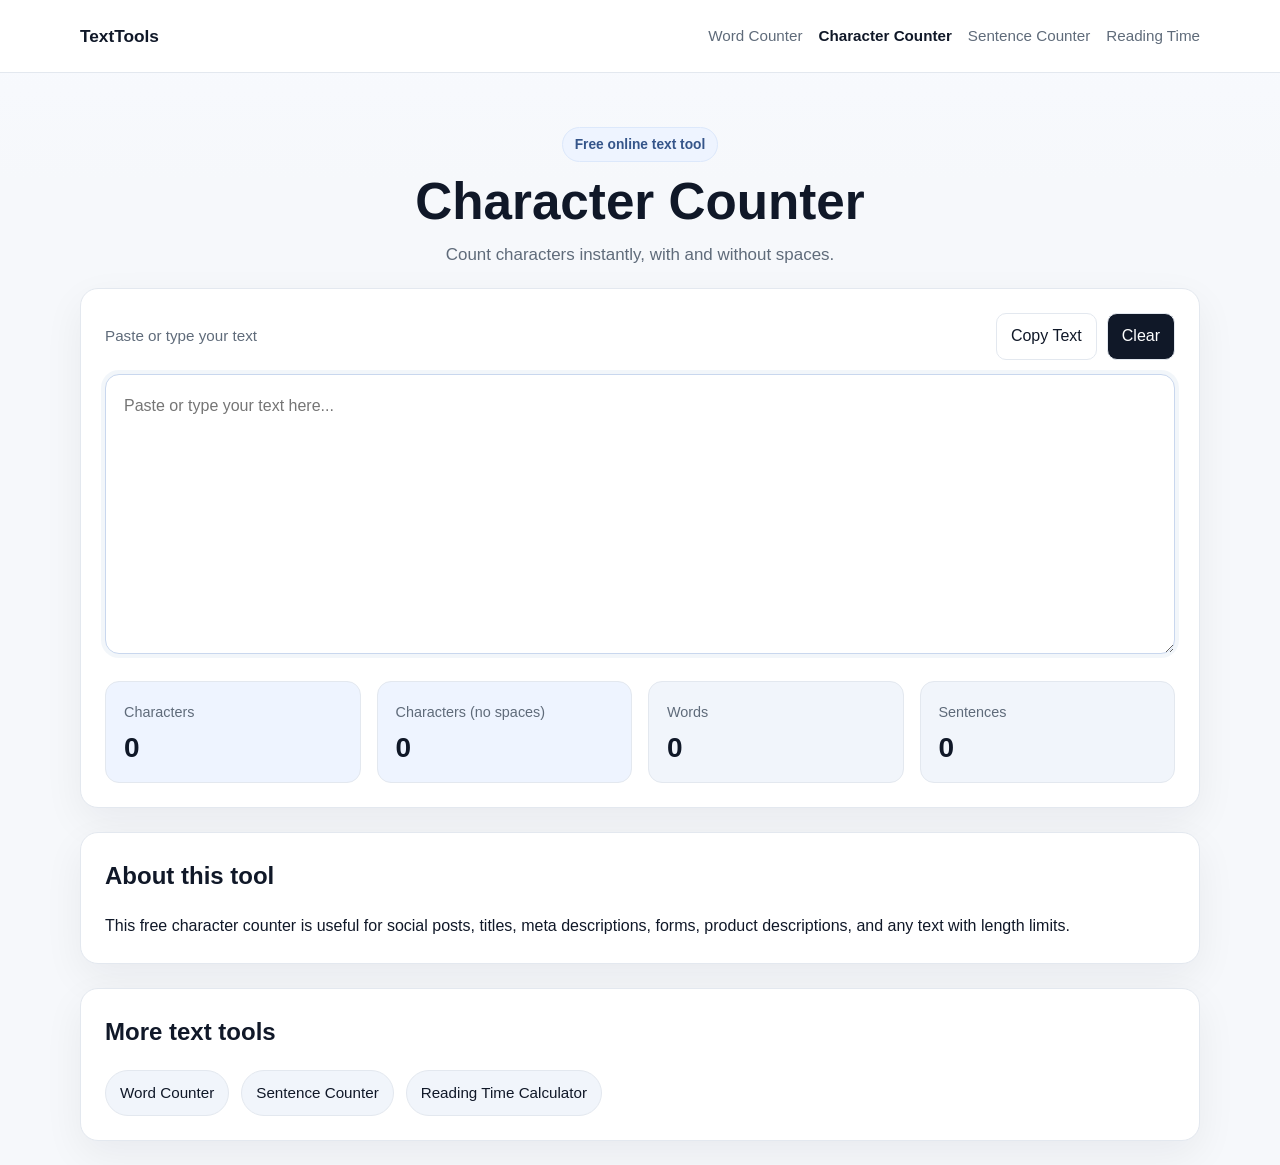
==== character-counter.html @ 91ce933f "Add files via upload" ====
<!DOCTYPE html>
<html lang="en">
<head>
  <meta charset="UTF-8" />
  <meta name="viewport" content="width=device-width, initial-scale=1.0" />
  <title>Free Character Counter Online | Count Characters Instantly</title>
  <meta
    name="description"
    content="Free online character counter with instant character count, character count without spaces, word count, and sentence count."
  />
  <link rel="stylesheet" href="style.css" />
</head>
<body data-page="character-counter">
  <header class="site-header">
    <div class="container">
      <nav class="nav">
        <a class="logo" href="index.html">TextTools</a>
        <div class="nav-links">
          <a href="index.html">Word Counter</a>
          <a href="character-counter.html" class="active">Character Counter</a>
          <a href="sentence-counter.html">Sentence Counter</a>
          <a href="reading-time.html">Reading Time</a>
        </div>
      </nav>
    </div>
  </header>

  <main class="container">
    <section class="hero">
      <span class="eyebrow">Free online text tool</span>
      <h1>Character Counter</h1>
      <p class="subtitle">
        Count characters instantly, with and without spaces.
      </p>
    </section>

    <section class="tool-card">
      <div class="toolbar">
        <div class="toolbar-left">
          <span class="toolbar-label">Paste or type your text</span>
        </div>
        <div class="toolbar-right">
          <button id="copyBtn" class="btn secondary" type="button">Copy Text</button>
          <button id="clearBtn" class="btn" type="button">Clear</button>
        </div>
      </div>

      <label class="sr-only" for="textInput">Text input</label>
      <textarea id="textInput" placeholder="Paste or type your text here..." autofocus></textarea>

      <div class="stats-grid single-focus">
        <div class="stat-box featured">
          <span class="stat-label">Characters</span>
          <strong id="charCount">0</strong>
        </div>
        <div class="stat-box featured">
          <span class="stat-label">Characters (no spaces)</span>
          <strong id="charNoSpacesCount">0</strong>
        </div>
        <div class="stat-box">
          <span class="stat-label">Words</span>
          <strong id="wordCount">0</strong>
        </div>
        <div class="stat-box">
          <span class="stat-label">Sentences</span>
          <strong id="sentenceCount">0</strong>
        </div>
      </div>
    </section>

    <section class="content-block">
      <h2>About this tool</h2>
      <p>
        This free character counter is useful for social posts, titles, meta descriptions,
        forms, product descriptions, and any text with length limits.
      </p>
    </section>

    <section class="content-block">
      <h2>More text tools</h2>
      <div class="internal-links">
        <a href="index.html">Word Counter</a>
        <a href="sentence-counter.html">Sentence Counter</a>
        <a href="reading-time.html">Reading Time Calculator</a>
      </div>
    </section>
  </main>

  <script src="script.js"></script>
</body>
</html>
---- style.css ----
:root {
  --bg: #f6f8fb;
  --surface: #ffffff;
  --surface-soft: #f1f5fb;
  --surface-accent: #eef4ff;
  --text: #101828;
  --muted: #5f6b7a;
  --border: #e3e8ef;
  --shadow: 0 14px 40px rgba(16, 24, 40, 0.06);
  --radius: 18px;
  --radius-sm: 14px;
  --max-width: 1120px;
}

* {
  box-sizing: border-box;
}

html {
  font-size: 16px;
}

body {
  margin: 0;
  font-family: Arial, Helvetica, sans-serif;
  background: linear-gradient(to bottom, #f8faff 0%, #f6f8fb 180px, #f6f8fb 100%);
  color: var(--text);
  line-height: 1.55;
}

a {
  color: inherit;
  text-decoration: none;
}

.container {
  width: min(var(--max-width), calc(100% - 32px));
  margin: 0 auto;
}

.site-header {
  position: sticky;
  top: 0;
  z-index: 10;
  background: rgba(255, 255, 255, 0.92);
  backdrop-filter: blur(10px);
  border-bottom: 1px solid var(--border);
}

.nav {
  min-height: 72px;
  display: flex;
  align-items: center;
  justify-content: space-between;
  gap: 16px;
  flex-wrap: wrap;
}

.logo {
  font-size: 1.08rem;
  font-weight: 700;
}

.nav-links {
  display: flex;
  flex-wrap: wrap;
  gap: 16px;
}

.nav-links a {
  color: var(--muted);
  font-size: 0.95rem;
}

.nav-links a.active,
.nav-links a:hover {
  color: var(--text);
  font-weight: 600;
}

.hero {
  text-align: center;
  padding: 54px 0 20px;
}

.eyebrow {
  display: inline-block;
  margin-bottom: 12px;
  padding: 6px 12px;
  border-radius: 999px;
  background: var(--surface-accent);
  border: 1px solid #dce8fb;
  color: #35558a;
  font-size: 0.86rem;
  font-weight: 600;
}

.hero h1 {
  margin: 0 0 12px;
  font-size: clamp(2rem, 4vw, 3.2rem);
  line-height: 1.08;
}

.subtitle {
  margin: 0 auto;
  max-width: 700px;
  color: var(--muted);
  font-size: 1.06rem;
}

.tool-card,
.content-block {
  background: var(--surface);
  border: 1px solid var(--border);
  border-radius: var(--radius);
  box-shadow: var(--shadow);
}

.tool-card {
  padding: 24px;
  margin-bottom: 24px;
}

.content-block {
  padding: 24px;
  margin-bottom: 24px;
}

.toolbar {
  display: flex;
  justify-content: space-between;
  align-items: center;
  gap: 14px;
  margin-bottom: 14px;
  flex-wrap: wrap;
}

.toolbar-label {
  color: var(--muted);
  font-size: 0.95rem;
}

.toolbar-right {
  display: flex;
  gap: 10px;
  flex-wrap: wrap;
}

.btn {
  appearance: none;
  border: 1px solid var(--border);
  background: var(--text);
  color: white;
  font: inherit;
  padding: 10px 14px;
  border-radius: 10px;
  cursor: pointer;
}

.btn:hover {
  opacity: 0.95;
}

.btn.secondary {
  background: white;
  color: var(--text);
}

textarea {
  width: 100%;
  min-height: 280px;
  resize: vertical;
  padding: 18px;
  border-radius: var(--radius-sm);
  border: 1px solid var(--border);
  background: #fff;
  font: inherit;
  color: var(--text);
  line-height: 1.6;
  outline: none;
}

textarea:focus {
  border-color: #c9d7ee;
  box-shadow: 0 0 0 4px rgba(96, 135, 193, 0.08);
}

.stats-grid,
.time-grid,
.insights,
.compact-insights,
.internal-links {
  margin-top: 20px;
}

.stats-grid {
  display: grid;
  grid-template-columns: repeat(3, minmax(0, 1fr));
  gap: 16px;
}

.single-focus {
  grid-template-columns: repeat(4, minmax(0, 1fr));
}

.time-grid {
  display: grid;
  grid-template-columns: repeat(2, minmax(0, 1fr));
  gap: 16px;
}

.stat-box,
.time-box,
.insight-box {
  background: var(--surface-soft);
  border: 1px solid var(--border);
  border-radius: var(--radius-sm);
  padding: 18px;
}

.stat-box.featured,
.time-box.featured {
  background: var(--surface-accent);
}

.stat-label,
.time-label {
  color: var(--muted);
  font-size: 0.9rem;
}

.stat-box strong,
.time-box strong {
  display: block;
  margin-top: 8px;
  font-size: 1.75rem;
  line-height: 1.1;
}

.insights {
  display: grid;
  grid-template-columns: repeat(3, minmax(0, 1fr));
  gap: 16px;
}

.compact-insights {
  display: grid;
  grid-template-columns: repeat(2, minmax(0, 1fr));
  gap: 16px;
}

.insight-box h2 {
  margin: 0 0 10px;
  font-size: 1rem;
}

.insight-box p {
  margin: 0;
  color: var(--muted);
}

.top-words-list {
  margin: 0;
  padding-left: 18px;
  color: var(--muted);
}

.top-words-list li + li {
  margin-top: 6px;
}

.content-block h2 {
  margin-top: 0;
}

.content-block p:last-child {
  margin-bottom: 0;
}

.internal-links {
  display: flex;
  flex-wrap: wrap;
  gap: 12px;
}

.internal-links a {
  background: var(--surface-soft);
  border: 1px solid var(--border);
  padding: 10px 14px;
  border-radius: 999px;
  font-size: 0.95rem;
}

.internal-links a:hover {
  background: #e9f0fa;
}

.sr-only {
  position: absolute;
  width: 1px;
  height: 1px;
  overflow: hidden;
  clip: rect(0, 0, 0, 0);
  white-space: nowrap;
}

@media (max-width: 900px) {
  .stats-grid,
  .single-focus,
  .insights,
  .compact-insights {
    grid-template-columns: repeat(2, minmax(0, 1fr));
  }
}

@media (max-width: 640px) {
  .container {
    width: min(var(--max-width), calc(100% - 20px));
  }

  .nav {
    min-height: auto;
    padding: 14px 0;
  }

  .tool-card,
  .content-block {
    padding: 16px;
  }

  .stats-grid,
  .single-focus,
  .time-grid,
  .insights,
  .compact-insights {
    grid-template-columns: 1fr;
  }

  textarea {
    min-height: 230px;
  }

  .toolbar {
    align-items: stretch;
  }

  .toolbar-right {
    width: 100%;
  }

  .btn {
    flex: 1;
  }
}
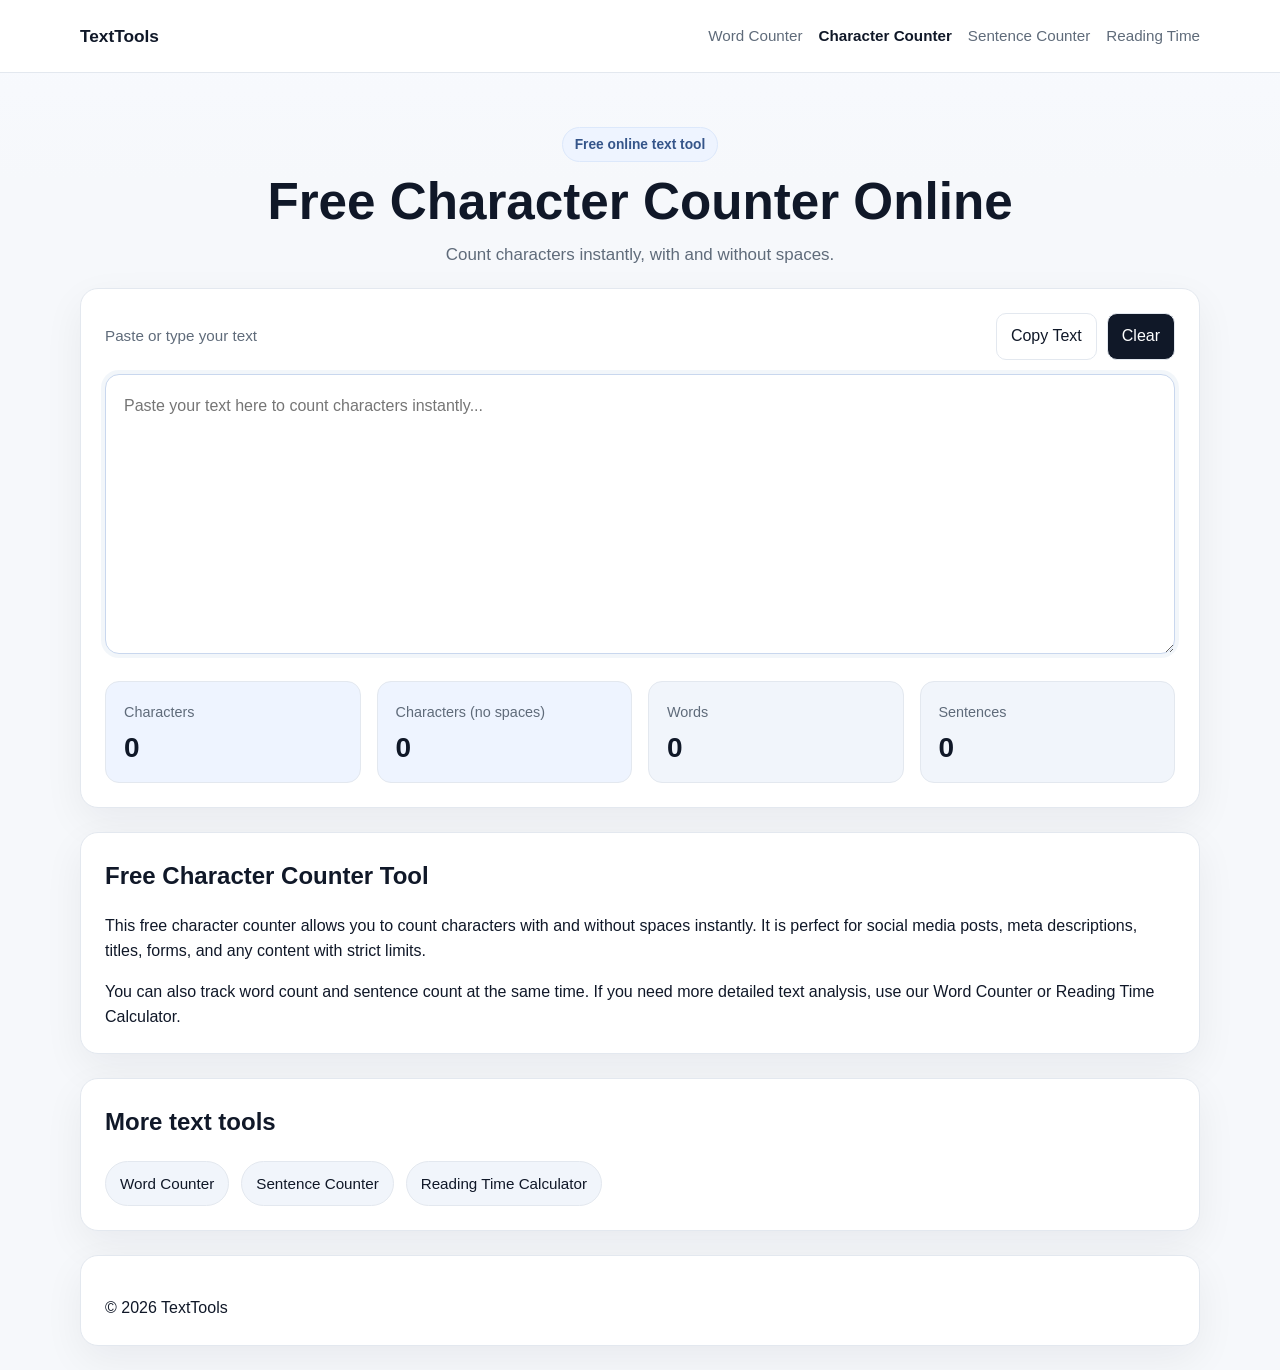
==== commit 9e7c102a: "Update character-counter.html" ====
--- a/character-counter.html
+++ b/character-counter.html
@@ -1,6 +1,15 @@
 <!DOCTYPE html>
 <html lang="en">
 <head>
+  <!-- Google tag (gtag.js) -->
+  <script async src="https://www.googletagmanager.com/gtag/js?id=G-Y97GEP8268"></script>
+  <script>
+    window.dataLayer = window.dataLayer || [];
+    function gtag(){dataLayer.push(arguments);}
+    gtag('js', new Date());
+    gtag('config', 'G-Y97GEP8268');
+  </script>
+
   <meta charset="UTF-8" />
   <meta name="viewport" content="width=device-width, initial-scale=1.0" />
   <title>Free Character Counter Online | Count Characters Instantly</title>
@@ -28,7 +37,7 @@
   <main class="container">
     <section class="hero">
       <span class="eyebrow">Free online text tool</span>
-      <h1>Character Counter</h1>
+      <h1>Free Character Counter Online</h1>
       <p class="subtitle">
         Count characters instantly, with and without spaces.
       </p>
@@ -46,7 +55,11 @@
       </div>
 
       <label class="sr-only" for="textInput">Text input</label>
-      <textarea id="textInput" placeholder="Paste or type your text here..." autofocus></textarea>
+      <textarea
+        id="textInput"
+        placeholder="Paste your text here to count characters instantly..."
+        autofocus
+      ></textarea>
 
       <div class="stats-grid single-focus">
         <div class="stat-box featured">
@@ -69,10 +82,16 @@
     </section>
 
     <section class="content-block">
-      <h2>About this tool</h2>
+      <h2>Free Character Counter Tool</h2>
       <p>
-        This free character counter is useful for social posts, titles, meta descriptions,
-        forms, product descriptions, and any text with length limits.
+        This free character counter allows you to count characters with and without spaces instantly.
+        It is perfect for social media posts, meta descriptions, titles, forms, and any content with strict limits.
+      </p>
+      <p>
+        You can also track word count and sentence count at the same time.
+        If you need more detailed text analysis, use our
+        <a href="index.html">Word Counter</a> or
+        <a href="reading-time.html">Reading Time Calculator</a>.
       </p>
     </section>
 
@@ -84,8 +103,12 @@
         <a href="reading-time.html">Reading Time Calculator</a>
       </div>
     </section>
+
+    <footer class="content-block">
+      <p>© 2026 TextTools</p>
+    </footer>
   </main>
 
-  <script src="script.js"></script>
+  <script src="script.js" defer></script>
 </body>
-</html>+</html>
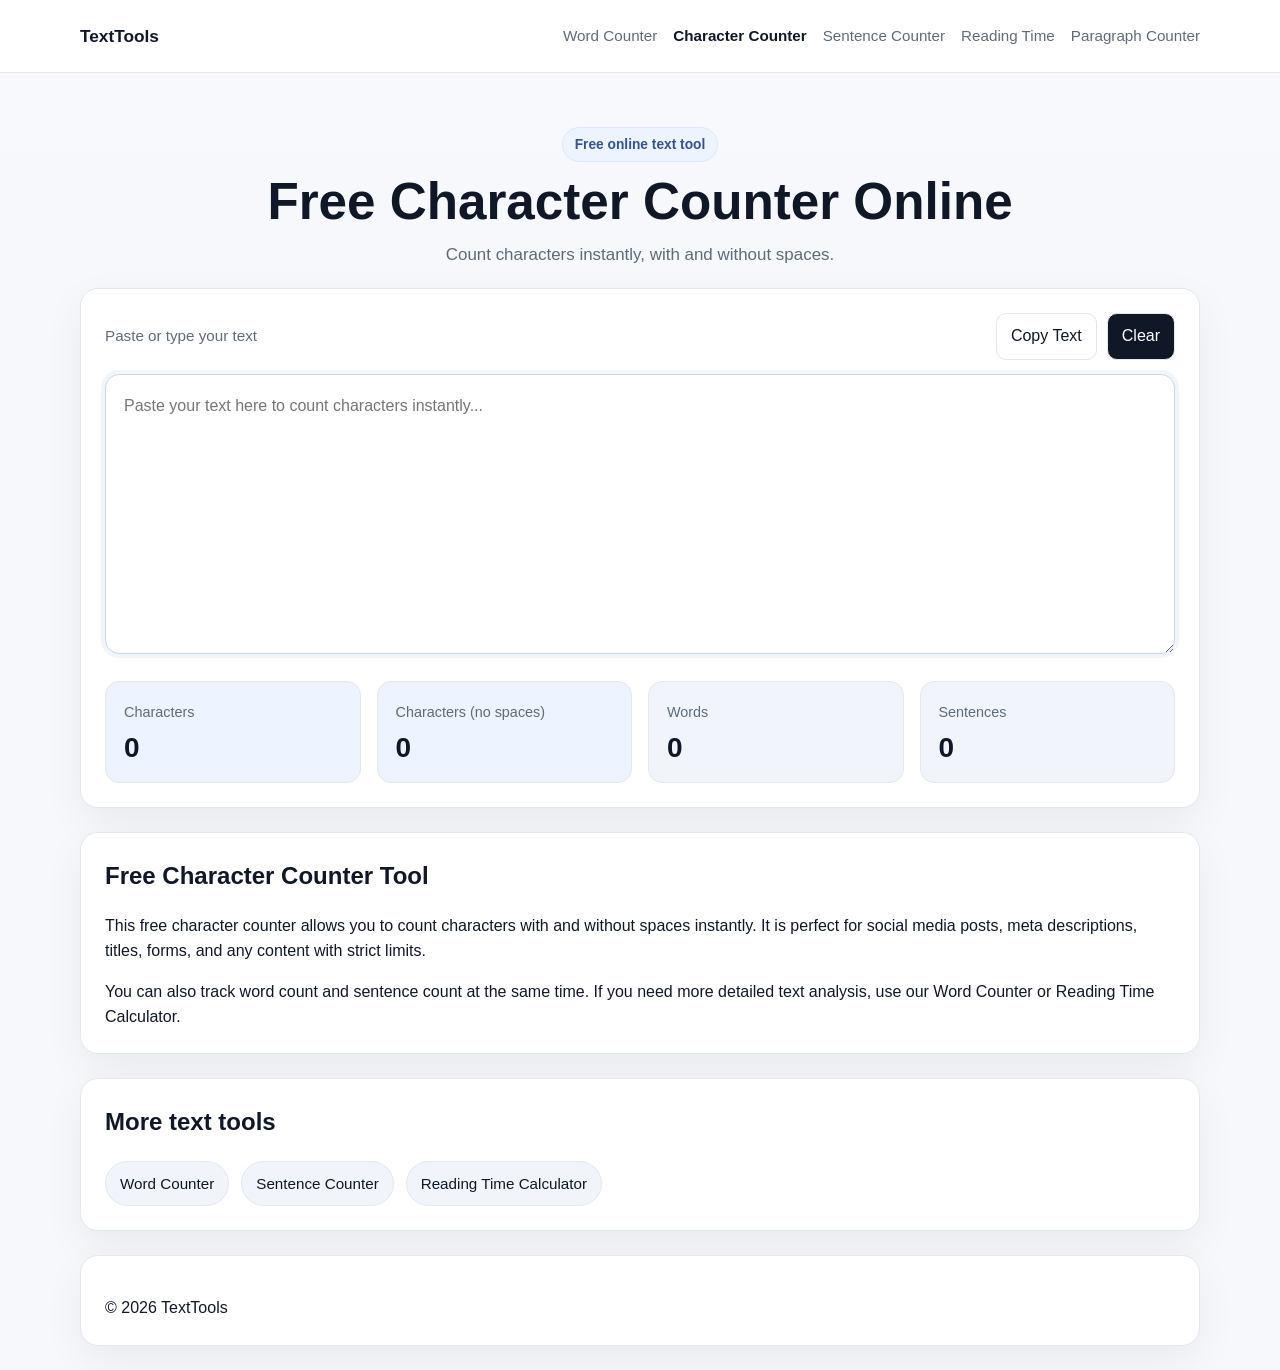
==== commit dbbbc398: "Update character-counter.html" ====
--- a/character-counter.html
+++ b/character-counter.html
@@ -29,6 +29,7 @@
           <a href="character-counter.html" class="active">Character Counter</a>
           <a href="sentence-counter.html">Sentence Counter</a>
           <a href="reading-time.html">Reading Time</a>
+          <a href="paragraph-counter.html">Paragraph Counter</a>
         </div>
       </nav>
     </div>
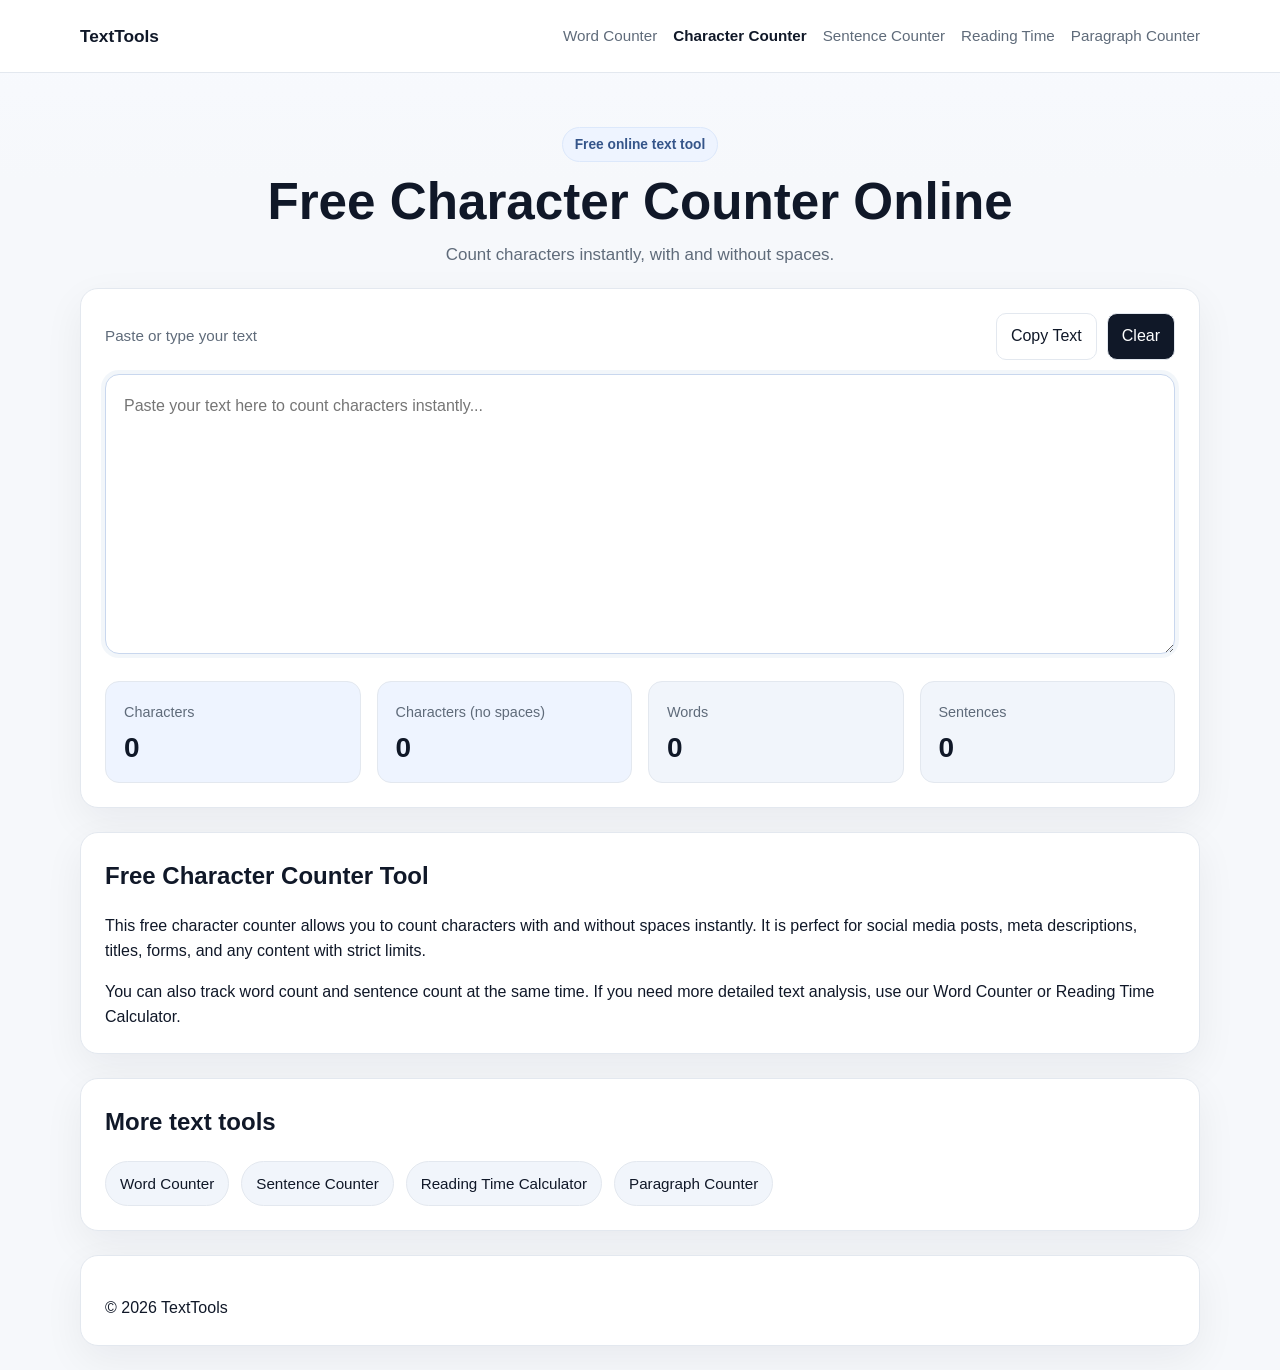
==== commit 7c574e9c: "Update character-counter.html" ====
--- a/character-counter.html
+++ b/character-counter.html
@@ -102,6 +102,7 @@
         <a href="index.html">Word Counter</a>
         <a href="sentence-counter.html">Sentence Counter</a>
         <a href="reading-time.html">Reading Time Calculator</a>
+        <a href="paragraph-counter.html">Paragraph Counter</a>
       </div>
     </section>
 
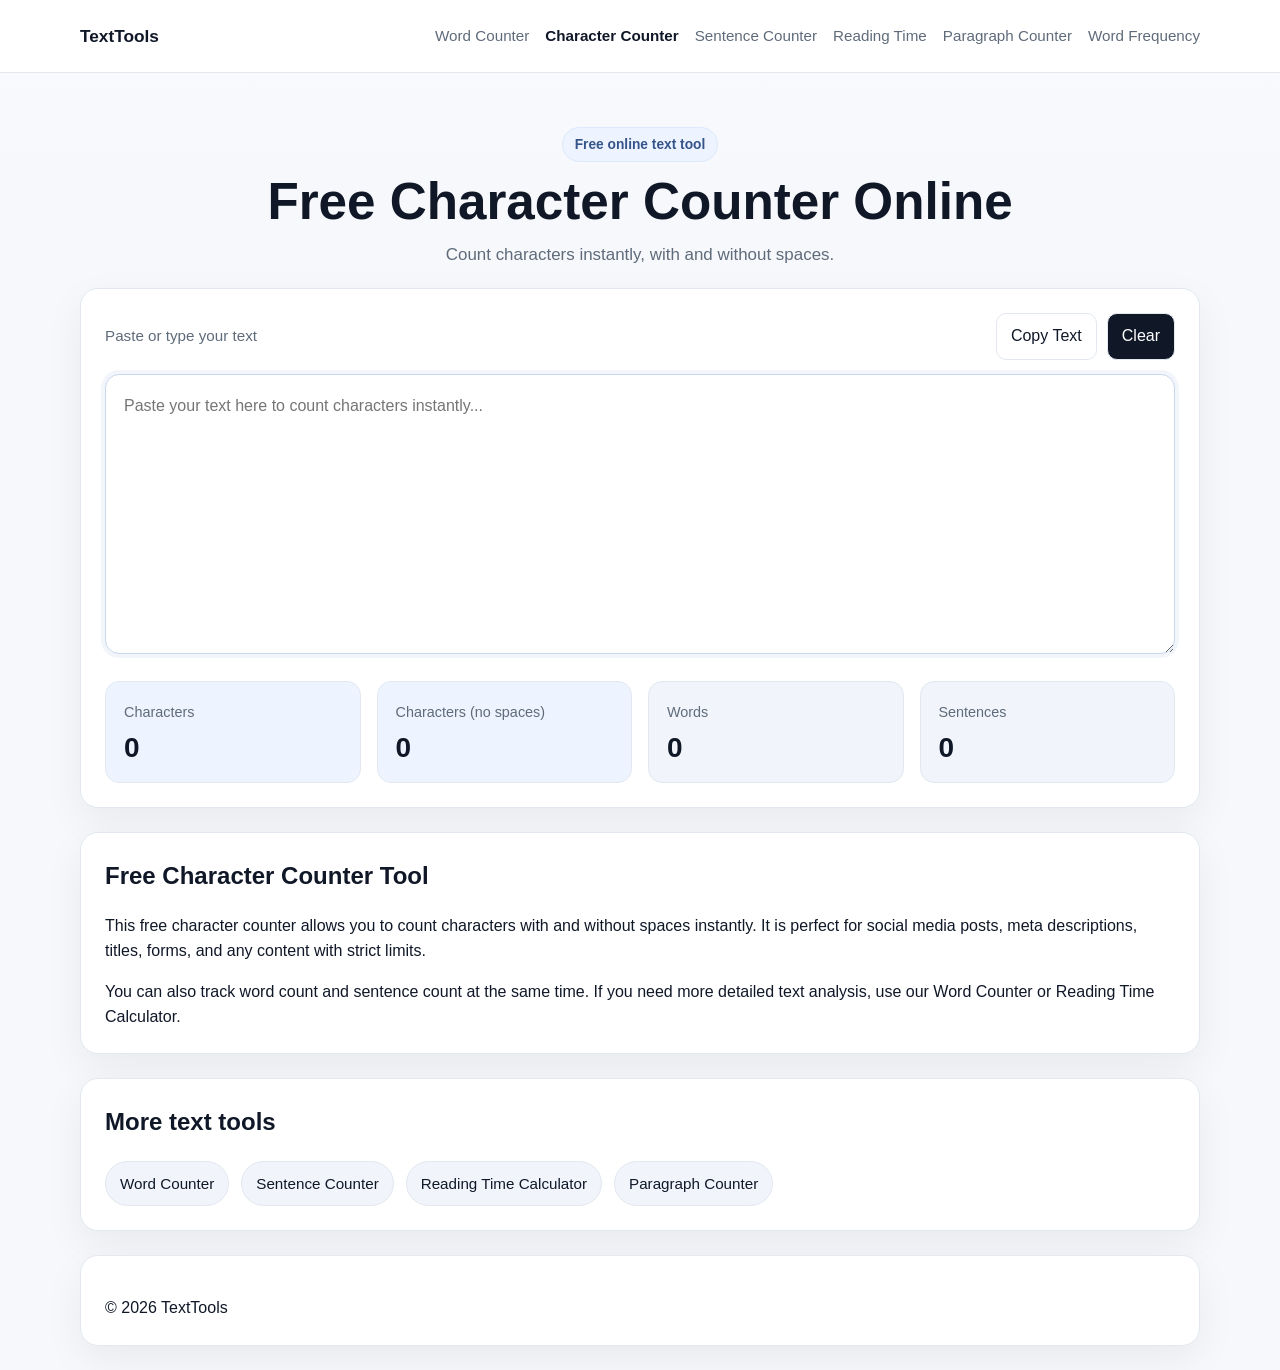
==== commit 3cb8f4d6: "Update character-counter.html" ====
--- a/character-counter.html
+++ b/character-counter.html
@@ -30,6 +30,7 @@
           <a href="sentence-counter.html">Sentence Counter</a>
           <a href="reading-time.html">Reading Time</a>
           <a href="paragraph-counter.html">Paragraph Counter</a>
+          <a href="word-frequency-counter.html">Word Frequency</a>
         </div>
       </nav>
     </div>
--- a/style.css
+++ b/style.css
@@ -38,6 +38,7 @@
   margin: 0 auto;
 }
 
+/* HEADER */
 .site-header {
   position: sticky;
   top: 0;
@@ -78,6 +79,7 @@
   font-weight: 600;
 }
 
+/* HERO */
 .hero {
   text-align: center;
   padding: 54px 0 20px;
@@ -108,6 +110,7 @@
   font-size: 1.06rem;
 }
 
+/* CARDS */
 .tool-card,
 .content-block {
   background: var(--surface);
@@ -126,6 +129,7 @@
   margin-bottom: 24px;
 }
 
+/* TOOLBAR */
 .toolbar {
   display: flex;
   justify-content: space-between;
@@ -146,6 +150,7 @@
   flex-wrap: wrap;
 }
 
+/* BUTTONS */
 .btn {
   appearance: none;
   border: 1px solid var(--border);
@@ -155,6 +160,7 @@
   padding: 10px 14px;
   border-radius: 10px;
   cursor: pointer;
+  transition: 0.15s ease;
 }
 
 .btn:hover {
@@ -166,6 +172,7 @@
   color: var(--text);
 }
 
+/* TEXTAREA */
 textarea {
   width: 100%;
   min-height: 280px;
@@ -185,6 +192,7 @@
   box-shadow: 0 0 0 4px rgba(96, 135, 193, 0.08);
 }
 
+/* GRIDS */
 .stats-grid,
 .time-grid,
 .insights,
@@ -304,6 +312,7 @@
   white-space: nowrap;
 }
 
+/* TABLET */
 @media (max-width: 900px) {
   .stats-grid,
   .single-focus,
@@ -313,19 +322,107 @@
   }
 }
 
+/* MOBILE */
 @media (max-width: 640px) {
   .container {
-    width: min(var(--max-width), calc(100% - 20px));
+    width: min(var(--max-width), calc(100% - 16px));
+  }
+
+  /* sticky header ausschalten auf mobile */
+  .site-header {
+    position: static;
+    backdrop-filter: none;
+    background: #ffffff;
   }
 
   .nav {
     min-height: auto;
-    padding: 14px 0;
+    padding: 14px 0 10px;
+    flex-direction: column;
+    align-items: flex-start;
+    gap: 12px;
+  }
+
+  .logo {
+    font-size: 1rem;
+  }
+
+  .nav-links {
+    width: 100%;
+    display: grid;
+    grid-template-columns: 1fr 1fr;
+    gap: 8px;
+  }
+
+  .nav-links a {
+    display: block;
+    background: #f3f6fb;
+    border: 1px solid var(--border);
+    border-radius: 10px;
+    padding: 10px 12px;
+    font-size: 0.9rem;
+    text-align: center;
+  }
+
+  .hero {
+    padding: 24px 0 14px;
+  }
+
+  .eyebrow {
+    font-size: 0.78rem;
+    padding: 5px 10px;
+    margin-bottom: 10px;
+  }
+
+  .hero h1 {
+    font-size: 1.8rem;
+    margin-bottom: 8px;
+  }
+
+  .subtitle {
+    font-size: 0.98rem;
+    max-width: 100%;
   }
 
   .tool-card,
   .content-block {
-    padding: 16px;
+    padding: 14px;
+    border-radius: 16px;
+  }
+
+  .toolbar {
+    align-items: stretch;
+    gap: 10px;
+    margin-bottom: 12px;
+  }
+
+  .toolbar-left,
+  .toolbar-right {
+    width: 100%;
+  }
+
+  .toolbar-label {
+    display: block;
+    font-size: 0.9rem;
+  }
+
+  .toolbar-right {
+    display: grid;
+    grid-template-columns: 1fr 1fr;
+    gap: 8px;
+  }
+
+  .btn {
+    width: 100%;
+    padding: 11px 12px;
+    font-size: 0.95rem;
+  }
+
+  textarea {
+    min-height: 180px;
+    padding: 14px;
+    font-size: 16px;
+    border-radius: 12px;
   }
 
   .stats-grid,
@@ -334,21 +431,33 @@
   .insights,
   .compact-insights {
     grid-template-columns: 1fr;
-  }
-
-  textarea {
-    min-height: 230px;
-  }
-
-  .toolbar {
-    align-items: stretch;
-  }
-
-  .toolbar-right {
-    width: 100%;
-  }
-
-  .btn {
-    flex: 1;
-  }
-}+    gap: 10px;
+  }
+
+  .stat-box,
+  .time-box,
+  .insight-box {
+    padding: 14px;
+  }
+
+  .stat-box strong,
+  .time-box strong {
+    font-size: 1.45rem;
+  }
+
+  .internal-links {
+    display: grid;
+    grid-template-columns: 1fr;
+    gap: 8px;
+  }
+
+  .internal-links a {
+    text-align: center;
+    border-radius: 10px;
+    padding: 11px 12px;
+  }
+
+  footer.content-block {
+    text-align: center;
+  }
+}
